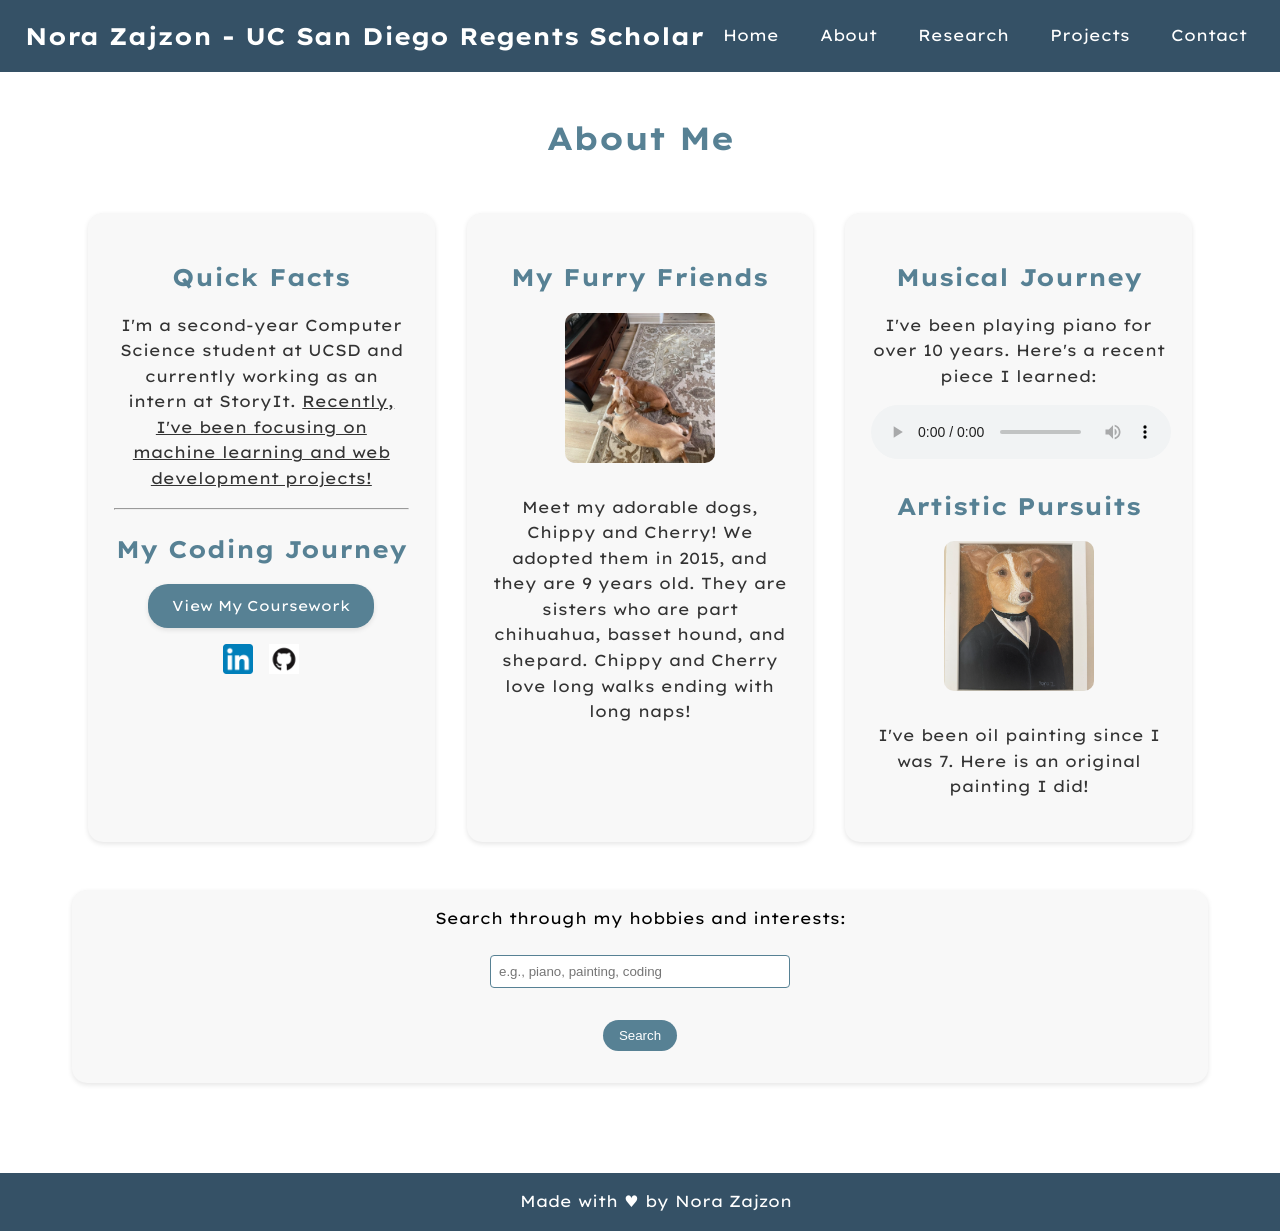
==== about.html @ 69231749 "Add files via upload" ====
<!DOCTYPE html>
<html lang="en">
<head>
    <meta charset="UTF-8">
    <meta name="viewport" content="width=device-width, initial-scale=1.0">
    <title>About Nora Zajzon</title>
</head>
<link rel="stylesheet" href="style.css">
<script>
    // will eventually add button scripting to show and hide classes
</script>
<body>
    <header class="site-header">
        <nav class="nav-container nav-fixed">
            <h1 class="site-title">Nora Zajzon - UC San Diego Regents Scholar</h1>
            <label for="nav-toggle" class="nav-toggle-label">☰</label>
            <input type="checkbox" id="nav-toggle">
            <ul class="nav-links">
                <li><a href="index.html">Home</a></li>
                <li><a href="about.html">About</a></li>
                <li><a href="research.html">Research</a></li>
                <li><a href="projects.html">Projects</a></li>
                <li><a href="contact.html">Contact</a></li>
            </ul>
        </nav>
    </header>

    <main class="about-container">
        <h1>About Me</h1>
        
        <div class="about-grid">
            <!-- Left Container -->
            <section class="about-section">
                <h2>Quick Facts</h2>
                <datalist id="programming-languages">
                    <option value="Python">
                    <option value="JavaScript">
                    <option value="Java">
                    <option value="C++">
                    <option value="HTML/CSS">
                </datalist>
                
                <dialog id="welcome-dialog">
                    <p>Welcome to my about page! I'm excited to share my story with you.</p>
                    <form method="dialog">
                        <button>Close</button>
                    </form>
                </dialog>

                <p>I'm a second-year Computer Science student at UCSD and currently working as an intern at StoryIt. 
                <ins datetime="2024-03-15">Recently, I've been focusing on machine learning and web development projects!</ins></p>
                
                <hr>

                <h2>My Coding Journey</h2>
                <button id="show-classes" aria-expanded="false">View My Coursework</button>
                <div id="classes-content"></div>

                <div class="contact-icons">
                    <a href="https://linkedin.com/in/your-profile" target="_blank" rel="noopener noreferrer">
                        <picture class="social-icon">
                            <source type="image/webp" srcset="LinkedIn_icon.svg.webp">
                            <img src="LinkedIn_icon.svg.webp" 
                                alt="LinkedIn Profile" 
                                loading="lazy"
                                width="30"
                                height="30">
                        </picture>
                    </a>
                    <a href="https://github.com/your-username" target="_blank" rel="noopener noreferrer">
                        <picture class="social-icon">
                            <source type="image/webp" srcset="GitHub-Mark-ea2971cee799.webp">
                            <img src="GitHub-Mark-ea2971cee799.webp" 
                                alt="GitHub Profile" 
                                loading="lazy"
                                width="30"
                                height="30">
                        </picture>
                    </a>
                </div>
            </section>

            <!-- Middle Container -->
            <section class="about-section">
                <h2>My Furry Friends</h2>
                <div class="pet-container">
                    <picture class="pet-image">
                        <source type="image/webp" srcset="EB17A0DA-5221-41BC-BC86-F744FEF566E1_1_105_c.webp">
                        <source type="image/jpeg" srcset="EB17A0DA-5221-41BC-BC86-F744FEF566E1_1_105_c.jpg">
                        <img src="EB17A0DA-5221-41BC-BC86-F744FEF566E1_1_105_c.webp" 
                            alt="Cherry, my adorable dog" 
                            loading="lazy"
                            width="120"
                            height="120">
                    </picture>
                    <p>Meet my adorable dogs, Chippy and Cherry! We adopted them in 2015, and they are 9 years old. They are sisters who are part chihuahua, basset hound, and shepard. Chippy and Cherry love long walks ending with long naps!</p>
                </div>
            </section>

            <!-- Right Container -->
            <section class="about-section">
                <h2>Musical Journey</h2>
                <p>I've been playing piano for over 10 years. Here's a recent piece I learned:</p>
                <audio controls>
                    <source src="music.mp3" type="audio/mpeg">
                    Your browser doesn't support audio playback.
                </audio>

                <h2>Artistic Pursuits</h2>
                <div class="art-container">
                    <picture class="art-image">
                        <source type="image/webp" srcset="IMG_5385.webp">
                        <img src="IMG_5385.webp" 
                            alt="My original oil painting" 
                            loading="lazy"
                            width="120">
                    </picture>
                    <p>I've been oil painting since I was 7. Here is an original painting I did!</p>
                </div>
            </section>
        </div>

        <!-- Search Bar at Bottom -->
        <section class="search-section">
            <search>
                <form action="/search" method="get">
                    <legend>Search through my hobbies and interests:</legend>
                    <input type="search" name="q" placeholder="e.g., piano, painting, coding">
                    <button type="submit">Search</button>
                </form>
            </search>
        </section>
    </main>
    <footer>
        <p>Made with &hearts; by Nora Zajzon</p>
    </footer>
</body>
</html>
---- style.css ----
@import url('https://fonts.googleapis.com/css2?family=Funnel+Display:wght@300..800&family=Lexend+Exa:wght@100..900&display=swap');

:root {
  --primary-color: #355166;
  --secondary-color: color-mix(in srgb, #355166 60%, rgb(137, 201, 216));
  --text-color: #333;
  --nav-hover-color: rgba(190, 190, 190, 0.716);
  --header-height: 60px;
  --font-primary: "Lexend Exa", system-ui, -apple-system, sans-serif;
  --box-shadow: 0 2px 5px rgba(0,0,0,0.1);
  --transition-speed: 0.3s;
}

h1:not(.site-title), h2, h3, h4, h5, h6 {
    color: var(--secondary-color) !important;
}
/* Base styles */
html, body {
    margin: 0;
    padding: 0;
    width: 100%;
    max-width: 100%;
    overflow-x: hidden;
}

body {
  min-height: 100vh;
  display: flex;
  flex-direction: column;
  font-family: var(--font-primary);
  padding-top: 60px;
  line-height: 1.6;
}

.site-header {
  width: 100%;
  position: fixed;
  top: 0;
  left: 0;
  z-index: 1000;
  background-color: #d5d5d5;
  box-sizing: border-box;

  & .nav-container {
    display: flex;
    flex-wrap: wrap;
    justify-content: space-between;
    align-items: center;
    background-color: var(--primary-color);
    padding: 15px 25px;
    width: 100%;
    box-sizing: border-box;
    position: relative;

    & .site-title {
      color: white;
      margin: 0;
      white-space: nowrap;
      overflow: hidden;
      text-overflow: ellipsis;
      max-width: calc(100% - 60px);
    }

    & .nav-links {
      display: flex;
      gap: 25px;
      margin: 0;
      padding: 0;
      list-style: none;
    }

    & .nav-links li a {
      color: white;
      text-decoration: none;
      padding: 8px;
      display: block;
      transition: background 0.3s ease;
    }

    & .nav-links li a:hover {
      background-color: var(--nav-hover-color);
      border-radius: 5px;
    }
  }
}

.bio-container {
  display: flex;
  align-items: flex-start;
  justify-content: flex-start;
  gap: 40px;
  width: 100%;
  max-width: 100%;
  padding: 20px;
  box-sizing: border-box;

  & .bio-left {
    display: flex;
    flex-direction: column;
    align-items: center;
    width: 300px;
    margin-left: 0;

    & .bio-image {
      width: 100%;
      max-width: 300px;
      aspect-ratio: 3/4;
      overflow: hidden;
      border-radius: 10px;

      & img {
        width: 100%;
        height: 100%;
        object-fit: cover;
        object-position: center;
      }
    }

    & .contact-info {
      width: 100%;
      text-align: center;
      margin-top: 1rem;
      display: flex;
      justify-content: center;
      gap: 1rem;

      & a {
        display: inline-flex;
        align-items: center;
        justify-content: center;

        & img,
        & svg {
          transition: transform 0.3s ease;

          &:hover {
            transform: scale(1.1);
          }
        }
      }
    }
  }

  & .bio-text {
    flex: 1;
    font-size: 16px;
    line-height: 1.6;
    color: var(--text-color);
  }
}

form {
  display: flex;
  flex-direction: column;
  gap: 1rem;
  max-width: 600px;
  margin: 0 auto;
  padding: 0 1rem;

  & fieldset {
    width: 90%;
    max-width: 500px;
    display: flex;
    flex-direction: column;
    align-items: flex-start;
    border: 1px solid var(--primary-color);
    padding: 1rem;
    border-radius: 8px;
  }

  & input,
  & textarea,
  & select {
    width: 90%;
    text-align: left;
    padding: 0.5rem;
    margin-top: 0.5rem;
    border: 1px solid var(--secondary-color);
    border-radius: 4px;
  }

  & label {
    align-self: flex-start;
  }

  & button {
    background-color: var(--primary-color);
    color: white;
    padding: 0.5rem 1rem;
    border: none;
    border-radius: 4px;
    cursor: pointer;
    transition: background-color 0.3s ease;

    &:hover {
      background-color: var(--secondary-color);
    }
  }
}

main {
  flex: 1;
  width: 100%;
  max-width: 100%;
  margin: 0;
  padding: 0 20px;
  padding-top: 2rem;
  box-sizing: border-box;
}

article {
  margin-bottom: 2rem;
  padding: 1rem;
  border-radius: 8px;
  background-color: #f5f5f5;
}

article:first-of-type {
  margin-top: 2rem;
}

/* Experimental Page */
table {
  width: 100%;
  border-collapse: collapse;
  margin: 1rem 0;
}

th, td {
  padding: 0.5rem;
  text-align: left;
}

canvas {
  border: 1px solid var(--secondary-color);
  margin: 1rem 0;
}

@media (max-width: 790px) {
  .bio-container {
    flex-direction: column;
    align-items: center;
  }

  .nav-container {
    padding: 10px 15px;
  }

  .nav-toggle-label {
    display: block;
    color: white;
    cursor: pointer;
    padding: 0.4em;
    line-height: 1;
    text-align: right;
    align-self: center;
  }

  .nav-links {
    display: none;
    width: 100%;
    position: absolute;
    top: 100%;
    left: 0;
    background-color: var(--primary-color);
    margin: 0;
    padding: 0;
    box-sizing: border-box;
  }

  .nav-links li {
    width: 100%;
    text-align: center;
    border-top: 1px solid rgba(255, 255, 255, 0.1);
  }

  .nav-links li a {
    display: block;
    width: 100%;
    padding: 12px 0;
    box-sizing: border-box;
    font-size: inherit;
  }

  #nav-toggle:checked ~ .nav-links {
    display: flex;
    flex-direction: column;
  }
  
  #nav-toggle:not(:checked) + .nav-links {
    display: none;
  }
}

@media (min-width: 790px) and (max-width: 1250px) {
  .nav-toggle-label {
    padding: 0.2em;
    font-size: 2rem;
}
}
@media (min-width: 576px) and (max-width: 790px) {
    .nav-container .site-title {
        font-size: 0.8rem;
        max-width: calc(100% - 50px);
    }
    .nav-links li a {
        font-size: 0.9rem;
    }
}
@media (min-width: 480px) and (max-width: 575px) {
    .nav-container .site-title {
        font-size: 0.5rem;
        max-width: calc(100% - 45px);
    }
    .nav-toggle-label {
      padding: 0.2em;
      font-size: 1rem;
  }
    .nav-links li a {
        font-size: 0.5rem;
    }
}
@media (min-width: 400px) and (max-width: 479px) {
    .nav-container {
        padding: 8px 10px;
    }
    
    .nav-container .site-title {
        font-size: 0.6rem;
        max-width: calc(100% - 40px);
    }
    
    .nav-toggle-label {
        padding: 0.2em;
        font-size: 1rem;
    }
    .nav-links li a {
        font-size: 0.6rem;
    }
}
@media (max-width: 399px) {
    .nav-container {
        padding: 5px 8px;
        min-height: 30px;
    }
    
    .nav-container .site-title {
        font-size: 0.5rem;
        max-width: calc(100% - 35px);
    }
    
    .nav-toggle-label {
        padding: 0.15em;
        font-size: .7rem;
        line-height: 0.8;
    }
    .nav-links li a {
        font-size: 0.5rem;
    }
}

footer {
  margin-top: auto;
  text-align: center;
  padding: 1rem;
  background-color: var(--primary-color);
  color: white;
  width: 100%;
}

footer p {
  margin: 0;
}

address a {
    color: var(--secondary-color);
    text-decoration: underline;
    transition: color 0.3s ease;
}

address a:hover {
    color: var(--primary-color);
}

.hamburger {
  display: none;
  flex-direction: column;
  cursor: pointer;
  padding: 10px;
  z-index: 1001;

  & span {
    display: block;
    width: 25px;
    height: 3px;
    background-color: white;
    margin: 2px 0;
    transition: all 0.3s ease;
  }

  &.active span:nth-child(1) {
    transform: rotate(-45deg) translate(-5px, 6px);
  }

  &.active span:nth-child(2) {
    opacity: 0;
  }

  &.active span:nth-child(3) {
    transform: rotate(45deg) translate(-5px, -6px);
  }
}

#nav-toggle {
    display: none;
}

.nav-toggle-label {
    display: none;
}

.nav-links {
    display: flex;
    gap: 25px;
    margin: 0;
    padding: 0;
    list-style: none;
}

@media (max-width: 1250px) {
    .bio-container {
        flex-direction: column;
        align-items: center;
    }

    .nav-container {
        padding: 10px 15px;
    }

    .nav-toggle-label {
        display: block;
        color: white;
        cursor: pointer;
        padding: 0.4em;
        line-height: 1;
        text-align: right;
        align-self: center;
    }

    .nav-links {
        display: none;
        width: 100%;
        position: absolute;
        top: 100%;
        left: 0;
        background-color: var(--primary-color);
        margin: 0;
        padding: 0;
        box-sizing: border-box;
    }

    .nav-links li {
        width: 100%;
        text-align: center;
        border-top: 1px solid rgba(255, 255, 255, 0.1);
    }

    .nav-links li a {
        display: block;
        width: 100%;
        padding: 12px 0;
        box-sizing: border-box;
        font-size: inherit;
    }

    #nav-toggle:checked ~ .nav-links {
        display: flex;
        flex-direction: column;
    }

    .nav-links li {
        width: 100%;
        text-align: center;
        border-top: 1px solid rgba(255, 255, 255, 0.1);
    }

    #nav-toggle:not(:checked) + .nav-links {
        display: none;
    }
}

@media (max-width: 768px) {
    .bio-container .bio-left .bio-image {
        max-width: 250px;
    }
}

@media (max-width: 480px) {
    .bio-container .bio-left .bio-image {
        max-width: 200px;
    }
}

.pet-container, .art-container {
    display: flex;
    flex-direction: column;
    align-items: center;
    gap: 0.5rem;
    text-align: center;
    max-width: 100%;
}

.pet-image, .art-image {
    width: 120px;
    overflow: hidden;
    border-radius: 10px;
    margin: 0;

    & img {
        width: 100%;
        height: 100%;
        object-fit: cover;
        object-position: center;
        transition: transform 0.3s ease;
    }

    &:hover img {
        transform: scale(1.1);
    }
}

/* Media Queries */
@media (max-width: 768px) {
    .pet-image, .art-image {
        width: 100px;
    }
}

@media (max-width: 480px) {
    .pet-image, .art-image {
        width: 80px;
    }
}

/* About page styles */
.about-container {
    padding: 2rem;
    max-width: 1200px;
    margin: 0 auto;
    min-height: 100dvh;
    width: 100dvw;
    padding-bottom: 10dvh;
}

.about-container h1 {
    text-align: center;
    color: var(--primary-color);
    margin-bottom: 2rem;
}

.about-grid {
    display: grid;
    grid-template-columns: repeat(auto-fit, minmax(300px, 1fr));
    gap: clamp(1rem, 3dvw, 2rem);
    padding: 1rem;
    max-width: 90dvw;
    margin: 0 auto;
}

.about-section {
    background-color: var(--background-color, #f8f8f8);
    border-radius: 15px;
    padding: clamp(1rem, 2dvw, 2rem);
    box-shadow: var(--box-shadow, 0 2px 5px rgba(0,0,0,0.1));
    transition: all var(--transition-speed, 0.3s) ease;
    font-family: var(--font-primary, sans-serif);
    color: var(--text-color, #333);
    animation: fadeIn 1s ease-out;
    text-align: center;
    min-height: 50dvh;
}

.about-section:hover {
    transform: translateY(-5px);
}

.about-section h2 {
    color: var(--secondary-color);
    margin-bottom: 1rem;
    font-size: 1.5rem;
    animation: slideIn 0.8s ease-out;
}

.about-section p {
    line-height: 1.6;
    margin-bottom: 1rem;
}

.pet-container, .art-container {
    display: flex;
    flex-direction: column;
    align-items: center;
    gap: 1rem;
    text-align: center;
}

.pet-image, .art-image {
    width: 100%;
    max-width: 150px;
    aspect-ratio: 1/1;
    overflow: hidden;
    border-radius: 10px;
    margin: 0;

    & img {
        width: 100%;
        height: 100%;
        object-fit: cover;
        object-position: center;
        transition: transform 0.3s ease;
    }

    &:hover img {
        transform: scale(1.1);
    }
}

@media (max-width: 768px) {
    .about-grid {
        grid-template-columns: 1fr;
        gap: 1.5rem;
    }
    
    .about-section {
        min-height: 30dvh;
        width: 85dvw;
        margin: 0 auto;
    }
}

.search-section {
    margin-top: 2rem;
    padding: 1rem;
    text-align: center;
    background: #f8f8f8;
    border-radius: 15px;
    box-shadow: 0 2px 5px rgba(0,0,0,0.1);
}

.search-section form {
    display: flex;
    gap: 1rem;
    justify-content: center;
    align-items: center;
    max-width: 600px;
    margin: 0 auto;
}

.search-section input[type="search"] {
    padding: 0.5rem;
    border: 1px solid var(--secondary-color);
    border-radius: 4px;
    width: 300px;
}

.search-section button {
    display: block;
    margin: 1rem auto;
    background-color: var(--secondary-color);
    color: white;
    padding: 0.5rem 1rem;
    border: none;
    border-radius: 20px;
    cursor: pointer;
    transition: all 0.3s ease;
}

.search-section button:hover {
    animation: bounce 1s infinite;
    background-color: var(--primary-color);
    transform: translateY(-5px);
}

@media (max-width: 768px) {
    .search-section form {
        flex-direction: column;
    }
    
    .search-section input[type="search"] {
        width: 100%;
    }
}

#show-classes {
    display: block;
    margin: 1rem auto; 
    padding: 0.8rem 1.5rem;
    background-color: var(--secondary-color); 
    color: white;
    border: none;
    border-radius: 20px;  
    cursor: pointer;
    font-family: var(--font-primary);
    font-size: 0.9rem;
    transition: all 0.3s ease;
    box-shadow: 0 2px 5px rgba(0,0,0,0.1);
}

#show-classes:hover {
    background-color: var(--primary-color); 
    transform: translateY(-2px); 
    box-shadow: 0 4px 8px rgba(0,0,0,0.2);
}

#show-classes:active {
    transform: translateY(0); 
    box-shadow: 0 2px 4px rgba(0,0,0,0.1);
}

.contact-icons {
    display: flex;
    justify-content: center;
    gap: 1rem;
    margin: 1rem 0;
}

.social-icon {
    width: 30px;
    height: 30px;
    display: block;
    
    & img {
        width: 100%;
        height: 100%;
        object-fit: contain;
        transition: transform 0.3s ease;
    }

    &:hover img {
        transform: scale(1.1);
    }
}

@keyframes slideIn {
    from {
        transform: translateX(-100%);
        opacity: 0;
    }
    to {
        transform: translateX(0);
        opacity: 1;
    }
}

.contact-section:has(.contact-icons) {
    display: flex;
    flex-direction: column;
    align-items: center;
    gap: 1rem;
    margin: 2rem auto;
    padding: 1rem;
    background: #f8f8f8;
    border-radius: 15px;
    box-shadow: 0 2px 5px rgba(0,0,0,0.1);
    max-width: 600px;
}

.contact-section:has(.contact-icons) h2 {
    color: var(--secondary-color);
    margin-bottom: 1rem;
}

.contact-details {
    text-align: center;
    margin-bottom: 1rem;

    & p {
        margin: 0.5rem 0;
        line-height: 1.6;
    }

    & a {
        color: var(--secondary-color);
        text-decoration: underline;
        transition: color 0.3s ease;

        &:hover {
            color: var(--primary-color);
        }
    }
}

.contact-icons {
    display: flex;
    justify-content: center;
    gap: 1rem;
    margin: 1rem 0;
}

.social-icon {
    width: 30px;
    height: 30px;
    display: block;
    
    & img {
        width: 100%;
        height: 100%;
        object-fit: contain;
        transition: transform 0.3s ease;
    }

    &:hover img {
        transform: scale(1.1);
    }
}

.contact-container {
    display: grid;
    grid-template-columns: 1fr 1fr;
    gap: 2rem;
    padding: 2rem;
    max-width: 1200px;
    margin: 0 auto;
    align-items: start;
}

.form-section, .contact-section:has(.contact-icons) {
    background: #f8f8f8;
    border-radius: 15px;
    padding: 2rem;
    box-shadow: 0 2px 5px rgba(0,0,0,0.1);
    align-self: start;
}

.form-section {
    & h1 {
        color: var(--secondary-color);
        margin-bottom: 1.5rem;
    }

    & form {
        display: flex;
        flex-direction: column;
        gap: 1rem;
    }

    & fieldset {
        border: none;
        padding: 0;
        margin: 0;
    }

    & legend {
        font-weight: bold;
        margin-bottom: 1rem;
        color: var(--primary-color);
    }

    & label {
        display: block;
        margin-bottom: 0.5rem;
        color: var(--text-color);
    }

    & input, & select, & textarea {
        width: 100%;
        padding: 0.8rem;
        border: 1px solid #ddd;
        border-radius: 4px;
        margin-bottom: 1rem;
        font-family: inherit;
    }

    & textarea {
        min-height: 150px;
        resize: vertical;
    }

    & button {
        background-color: var(--secondary-color);
        color: white;
        padding: 1rem 2rem;
        border: none;
        border-radius: 20px;
        cursor: pointer;
        transition: all 0.3s ease;

        &:hover {
            background-color: var(--primary-color);
            transform: translateY(-2px);
        }
    }
}

.contact-section:has(.contact-icons) {
    background: #f8f8f8;
    border-radius: 15px;
    padding: 2rem;
    box-shadow: 0 2px 5px rgba(0,0,0,0.1);
    height: fit-content;
}

@media (max-width: 768px) {
    .contact-container {
        grid-template-columns: 1fr;
    }
    
    .form-section, .contact-section {
        padding: 1.5rem;
    }
}

.about-section {
    text-align: center;
    
    & h1:not(.site-title), 
    & h2, 
    & h3, 
    & h4, 
    & h5, 
    & h6 {
        text-align: center;
        margin-left: auto;
        margin-right: auto;
    }
    
    & p {
        text-align: center;
        max-width: 800px;
        margin-left: auto;
        margin-right: auto;
    }
    
    & .contact-icons,
    & .social-icon,
    & .pet-image,
    & .art-image {
        margin-left: auto;
        margin-right: auto;
    }
}

#show-classes {
    display: block;
    margin: 1rem auto;
}

@keyframes bounce {
    0%, 100% { transform: translateY(0); }
    50% { transform: translateY(-10px); }
}

@keyframes fadeIn {
    from { opacity: 0; }
    to { opacity: 1; }
}
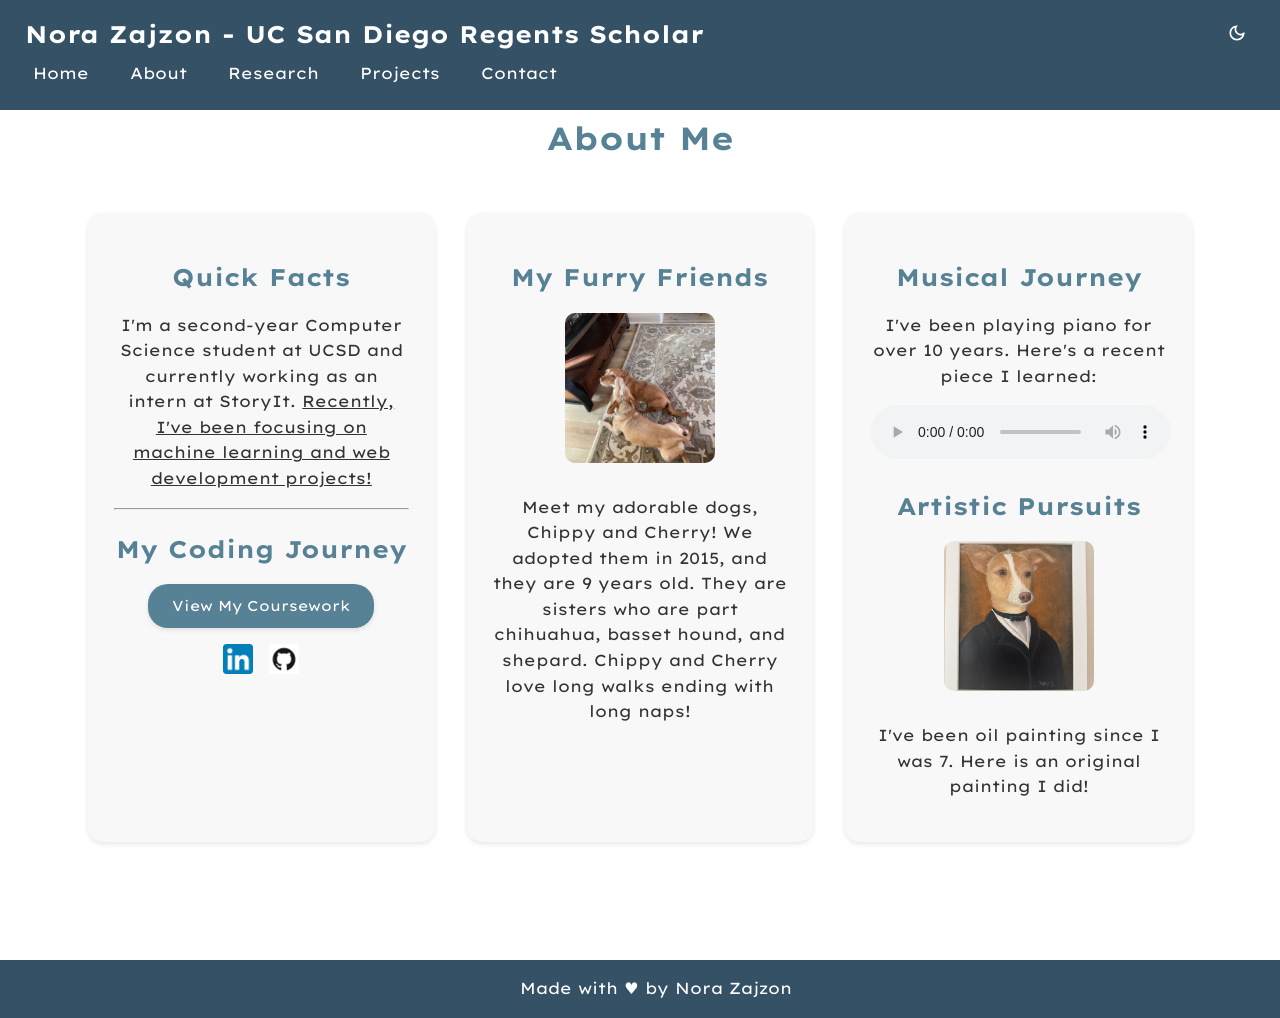
==== commit 20c338c9: "Created astro and color changer" ====
--- a/about.html
+++ b/about.html
@@ -1,20 +1,89 @@
 <!DOCTYPE html>
-<html lang="en">
+<html lang="en" class="no-js">
 <head>
     <meta charset="UTF-8">
     <meta name="viewport" content="width=device-width, initial-scale=1.0">
     <title>About Nora Zajzon</title>
+    <link rel="stylesheet" href="style.css">
+    <script>
+        // Remove 'no-js' class and add 'js-enabled' class when JavaScript is enabled
+        document.documentElement.classList.remove('no-js');
+        document.documentElement.classList.add('js-enabled');
+
+        // Theme toggle functionality
+        function initTheme() {
+            const themeToggle = document.getElementById('theme-toggle');
+            if (!themeToggle) return;
+
+            const sunIcon = `<svg viewBox="0 0 24 24"><path d="M12 7c-2.76 0-5 2.24-5 5s2.24 5 5 5 5-2.24 5-5-2.24-5-5-5zM2 13h2c.55 0 1-.45 1-1s-.45-1-1-1H2c-.55 0-1 .45-1 1s.45 1 1 1zm18 0h2c.55 0 1-.45 1-1s-.45-1-1-1h-2c-.55 0-1 .45-1 1s.45 1 1 1zM11 2v2c0 .55.45 1 1 1s1-.45 1-1V2c0-.55-.45-1-1-1s-1 .45-1 1zm0 18v2c0 .55.45 1 1 1s1-.45 1-1v-2c0-.55-.45-1-1-1s-1 .45-1 1zM5.99 4.58c-.39-.39-1.03-.39-1.41 0-.39.39-.39 1.03 0 1.41l1.06 1.06c.39.39 1.03.39 1.41 0s.39-1.03 0-1.41L5.99 4.58zm12.37 12.37c-.39-.39-1.03-.39-1.41 0-.39.39-.39 1.03 0 1.41l1.06 1.06c.39.39 1.03.39 1.41 0 .39-.39.39-1.03 0-1.41l-1.06-1.06zm1.06-10.96c.39-.39.39-1.03 0-1.41-.39-.39-1.03-.39-1.41 0l-1.06 1.06c-.39.39-.39 1.03 0 1.41s1.03.39 1.41 0l1.06-1.06zM7.05 18.36c.39-.39.39-1.03 0-1.41-.39-.39-1.03-.39-1.41 0l-1.06 1.06c-.39.39-.39 1.03 0 1.41s1.03.39 1.41 0l1.06-1.06z"/></svg>`;
+            const moonIcon = `<svg viewBox="0 0 24 24"><path d="M9.37,5.51C9.19,6.15,9.1,6.82,9.1,7.5c0,4.08,3.32,7.4,7.4,7.4c0.68,0,1.35-0.09,1.99-0.27C17.45,17.19,14.93,19,12,19 c-3.86,0-7-3.14-7-7C5,9.07,6.81,6.55,9.37,5.51z M12,3c-4.97,0-9,4.03-9,9s4.03,9,9,9s9-4.03,9-9c0-0.46-0.04-0.92-0.1-1.36 c-0.98,1.37-2.58,2.26-4.4,2.26c-2.98,0-5.4-2.42-5.4-5.4c0-1.81,0.89-3.42,2.26-4.4C12.92,3.04,12.46,3,12,3L12,3z"/></svg>`;
+
+            function updateThemeAndIcon(theme) {
+                document.documentElement.setAttribute('data-theme', theme);
+                localStorage.setItem('theme', theme);
+                themeToggle.innerHTML = theme === 'light' ? moonIcon : sunIcon;
+            }
+
+            const savedTheme = localStorage.getItem('theme') || 'light';
+            updateThemeAndIcon(savedTheme);
+
+            themeToggle.addEventListener('click', () => {
+                const currentTheme = document.documentElement.getAttribute('data-theme');
+                const newTheme = currentTheme === 'light' ? 'dark' : 'light';
+                updateThemeAndIcon(newTheme);
+            });
+        }
+
+        // Initialize theme when DOM is loaded
+        if (document.readyState === 'loading') {
+            document.addEventListener('DOMContentLoaded', initTheme);
+        } else {
+            initTheme();
+        }
+
+        // Hamburger menu functionality
+        document.addEventListener('DOMContentLoaded', () => {
+            const hamburgerBtn = document.querySelector('.hamburger-btn');
+            const navLinks = document.querySelector('.nav-links');
+            
+            if (hamburgerBtn && navLinks) {
+                hamburgerBtn.addEventListener('click', (e) => {
+                    e.stopPropagation();
+                    hamburgerBtn.classList.toggle('active');
+                    navLinks.classList.toggle('active');
+                });
+
+                // Close menu when clicking outside
+                document.addEventListener('click', (e) => {
+                    if (!hamburgerBtn.contains(e.target) && !navLinks.contains(e.target)) {
+                        hamburgerBtn.classList.remove('active');
+                        navLinks.classList.remove('active');
+                    }
+                });
+
+                // Close menu when clicking a link
+                navLinks.querySelectorAll('a').forEach(link => {
+                    link.addEventListener('click', () => {
+                        hamburgerBtn.classList.remove('active');
+                        navLinks.classList.remove('active');
+                    });
+                });
+            }
+        });
+    </script>
 </head>
-<link rel="stylesheet" href="style.css">
-<script>
-    // will eventually add button scripting to show and hide classes
-</script>
 <body>
     <header class="site-header">
-        <nav class="nav-container nav-fixed">
+        <nav class="nav-container">
+            <button class="hamburger-btn" aria-label="Toggle menu">
+                <span></span>
+                <span></span>
+                <span></span>
+            </button>
             <h1 class="site-title">Nora Zajzon - UC San Diego Regents Scholar</h1>
-            <label for="nav-toggle" class="nav-toggle-label">☰</label>
-            <input type="checkbox" id="nav-toggle">
+            <button id="theme-toggle" class="theme-toggle" aria-label="Toggle dark mode">
+                <!-- Icon will be inserted by JavaScript -->
+            </button>
             <ul class="nav-links">
                 <li><a href="index.html">Home</a></li>
                 <li><a href="about.html">About</a></li>
@@ -24,6 +93,9 @@
             </ul>
         </nav>
     </header>
+    <div class="no-js-message">
+        Note: Theme switching requires JavaScript. Your current theme preference cannot be saved without JavaScript enabled.
+    </div>
 
     <main class="about-container">
         <h1>About Me</h1>
@@ -119,17 +191,6 @@
                 </div>
             </section>
         </div>
-
-        <!-- Search Bar at Bottom -->
-        <section class="search-section">
-            <search>
-                <form action="/search" method="get">
-                    <legend>Search through my hobbies and interests:</legend>
-                    <input type="search" name="q" placeholder="e.g., piano, painting, coding">
-                    <button type="submit">Search</button>
-                </form>
-            </search>
-        </section>
     </main>
     <footer>
         <p>Made with &hearts; by Nora Zajzon</p>
--- a/style.css
+++ b/style.css
@@ -4,11 +4,29 @@
   --primary-color: #355166;
   --secondary-color: color-mix(in srgb, #355166 60%, rgb(137, 201, 216));
   --text-color: #333;
+  --background-color: #ffffff;
   --nav-hover-color: rgba(190, 190, 190, 0.716);
   --header-height: 60px;
   --font-primary: "Lexend Exa", system-ui, -apple-system, sans-serif;
   --box-shadow: 0 2px 5px rgba(0,0,0,0.1);
   --transition-speed: 0.3s;
+  --form-background: #f8f8f8;
+  --border-color: #ddd;
+}
+
+/* Dark theme */
+[data-theme="dark"] {
+  --primary-color: #5c8cb3;
+  --secondary-color: color-mix(in srgb, #5c8cb3 60%, rgb(93, 149, 189));
+  --text-color: #e0e0e0;
+  --background-color: #1a1a1a;
+  --nav-hover-color: rgba(90, 90, 90, 0.716);
+  --box-shadow: 0 2px 5px rgba(255,255,255,0.1);
+  --form-background: #2d2d2d;
+  --border-color: #444;
+  --container-background: #2d2d2d;
+  --article-background: #333333;
+  --details-background: #2a2a2a;
 }
 
 h1:not(.site-title), h2, h3, h4, h5, h6 {
@@ -30,6 +48,18 @@
   font-family: var(--font-primary);
   padding-top: 60px;
   line-height: 1.6;
+  background-color: var(--background-color);
+  color: var(--text-color);
+  transition: background-color var(--transition-speed), color var(--transition-speed);
+}
+
+noscript{
+    margin: 100px;
+    padding: 10px;
+    background-color: var(--background-color);
+    color: var(--text-color);
+    border: 1px solid var(--secondary-color);
+    border-radius: 5px;
 }
 
 .site-header {
@@ -58,7 +88,7 @@
       white-space: nowrap;
       overflow: hidden;
       text-overflow: ellipsis;
-      max-width: calc(100% - 60px);
+      max-width: calc(100% - 120px);
     }
 
     & .nav-links {
@@ -153,49 +183,100 @@
   display: flex;
   flex-direction: column;
   gap: 1rem;
-  max-width: 600px;
-  margin: 0 auto;
-  padding: 0 1rem;
-
-  & fieldset {
-    width: 90%;
-    max-width: 500px;
-    display: flex;
-    flex-direction: column;
-    align-items: flex-start;
-    border: 1px solid var(--primary-color);
-    padding: 1rem;
-    border-radius: 8px;
-  }
-
-  & input,
-  & textarea,
-  & select {
-    width: 90%;
-    text-align: left;
-    padding: 0.5rem;
-    margin-top: 0.5rem;
-    border: 1px solid var(--secondary-color);
-    border-radius: 4px;
-  }
-
-  & label {
-    align-self: flex-start;
-  }
-
-  & button {
-    background-color: var(--primary-color);
-    color: white;
-    padding: 0.5rem 1rem;
-    border: none;
-    border-radius: 4px;
-    cursor: pointer;
-    transition: background-color 0.3s ease;
-
-    &:hover {
-      background-color: var(--secondary-color);
-    }
-  }
+  max-width: 500px;
+  margin: auto;
+}
+
+form label {
+  display: block;
+  font-weight: bold;
+  margin-bottom: 5px;
+  color: var(--text-color);
+}
+
+form input, 
+form textarea {
+  width: 100%;
+  padding: 10px;
+  margin-bottom: 5px;
+  border: 1px solid var(--secondary-color);
+  border-radius: 4px;
+  font-family: inherit;
+}
+
+/* Form validation styles */
+.form-section input:required, 
+.form-section textarea:required {
+  border-left: 3px solid #c00;
+}
+
+.form-section input:valid,
+.form-section textarea:valid {
+  border-left: 3px solid #0c0;
+}
+
+.form-section input:invalid,
+.form-section textarea:invalid {
+  border-left: 3px solid #c00;
+}
+
+.required-field::after {
+  content: "*";
+  color: #c00;
+  margin-left: 4px;
+}
+
+/* Error and info messages */
+.error-message {
+  color: #d9534f;
+  font-size: 0.9em;
+  display: block;
+  min-height: 1.2em;
+}
+
+.info-message {
+  color: #5bc0de;
+  font-size: 0.9em;
+  display: block;
+  min-height: 1.2em;
+}
+
+fieldset {
+  border: 1px solid var(--primary-color);
+  padding: 1rem;
+  border-radius: 8px;
+  width: 100%;
+  box-sizing: border-box;
+}
+
+button {
+  background-color: var(--primary-color);
+  color: white;
+  padding: 10px;
+  border: none;
+  border-radius: 5px;
+  cursor: pointer;
+  transition: background-color 0.3s ease;
+  width: auto;
+  align-self: flex-start;
+}
+
+button:hover {
+  background-color: var(--secondary-color);
+}
+
+/* Form container styles */
+.form-section {
+  background: var(--form-background);
+  border-radius: 15px;
+  padding: 2rem;
+  box-shadow: var(--box-shadow);
+  align-self: start;
+}
+
+.form-section h1 {
+  color: var(--secondary-color);
+  margin-bottom: 1.5rem;
 }
 
 main {
@@ -212,7 +293,7 @@
   margin-bottom: 2rem;
   padding: 1rem;
   border-radius: 8px;
-  background-color: #f5f5f5;
+  background-color: var(--article-background, #f5f5f5);
 }
 
 article:first-of-type {
@@ -293,12 +374,16 @@
 }
 
 @media (min-width: 790px) and (max-width: 1250px) {
+  .nav-container .site-title {
+    font-size: 1rem;
+    max-width: calc(100% - 50px);
+}
   .nav-toggle-label {
     padding: 0.2em;
     font-size: 2rem;
 }
 }
-@media (min-width: 576px) and (max-width: 790px) {
+@media (min-width: 576px) and (max-width: 789px) {
     .nav-container .site-title {
         font-size: 0.8rem;
         max-width: calc(100% - 50px);
@@ -309,7 +394,7 @@
 }
 @media (min-width: 480px) and (max-width: 575px) {
     .nav-container .site-title {
-        font-size: 0.5rem;
+        font-size: 0.65rem;
         max-width: calc(100% - 45px);
     }
     .nav-toggle-label {
@@ -320,25 +405,29 @@
         font-size: 0.5rem;
     }
 }
-@media (min-width: 400px) and (max-width: 479px) {
-    .nav-container {
-        padding: 8px 10px;
-    }
-    
-    .nav-container .site-title {
-        font-size: 0.6rem;
-        max-width: calc(100% - 40px);
-    }
-    
-    .nav-toggle-label {
-        padding: 0.2em;
-        font-size: 1rem;
-    }
-    .nav-links li a {
-        font-size: 0.6rem;
-    }
-}
-@media (max-width: 399px) {
+@media (min-width: 425px) and (max-width: 479px) {
+  .nav-container .site-title {
+    font-size: 0.4rem;
+    max-width: calc(100% - 45px);
+  }
+  .nav-container {
+      padding: 8px 10px;
+  }
+  
+  .nav-container .site-title {
+      font-size: 0.6rem;
+      max-width: calc(100% - 40px);
+  }
+  
+  .nav-toggle-label {
+      padding: 0.2em;
+      font-size: 1rem;
+  }
+  .nav-links li a {
+      font-size: 0.6rem;
+  }
+}
+@media (max-width: 424px) {
     .nav-container {
         padding: 5px 8px;
         min-height: 30px;
@@ -428,23 +517,11 @@
 }
 
 @media (max-width: 1250px) {
-    .bio-container {
+    .hamburger-btn {
+        display: flex;
         flex-direction: column;
+        justify-content: center;
         align-items: center;
-    }
-
-    .nav-container {
-        padding: 10px 15px;
-    }
-
-    .nav-toggle-label {
-        display: block;
-        color: white;
-        cursor: pointer;
-        padding: 0.4em;
-        line-height: 1;
-        text-align: right;
-        align-self: center;
     }
 
     .nav-links {
@@ -452,40 +529,53 @@
         width: 100%;
         position: absolute;
         top: 100%;
-        left: 0;
+        left: -100%;
         background-color: var(--primary-color);
-        margin: 0;
-        padding: 0;
-        box-sizing: border-box;
+        flex-direction: column;
+        gap: 0;
+        box-shadow: var(--box-shadow);
+        transition: left 0.3s ease-in-out, opacity 0.3s ease-in-out;
+        height: auto;
+        opacity: 0;
     }
 
     .nav-links li {
         width: 100%;
-        text-align: center;
         border-top: 1px solid rgba(255, 255, 255, 0.1);
+        opacity: 0;
+        transform: translateX(-20px);
+        transition: opacity 0.3s ease-in-out, transform 0.3s ease-in-out;
     }
 
     .nav-links li a {
-        display: block;
+        padding: 15px 25px;
         width: 100%;
-        padding: 12px 0;
         box-sizing: border-box;
-        font-size: inherit;
-    }
-
-    #nav-toggle:checked ~ .nav-links {
+    }
+
+    /* Show menu when active */
+    .nav-links.active {
         display: flex;
-        flex-direction: column;
-    }
-
-    .nav-links li {
-        width: 100%;
-        text-align: center;
-        border-top: 1px solid rgba(255, 255, 255, 0.1);
-    }
-
-    #nav-toggle:not(:checked) + .nav-links {
-        display: none;
+        left: 0;
+        opacity: 1;
+    }
+
+    .nav-links.active li {
+        opacity: 1;
+        transform: translateX(0);
+    }
+
+    /* Hamburger animation */
+    .hamburger-btn.active span:first-child {
+        transform: translateY(7px) rotate(45deg);
+    }
+
+    .hamburger-btn.active span:nth-child(2) {
+        opacity: 0;
+    }
+
+    .hamburger-btn.active span:last-child {
+        transform: translateY(-7px) rotate(-45deg);
     }
 }
 
@@ -568,10 +658,10 @@
 }
 
 .about-section {
-    background-color: var(--background-color, #f8f8f8);
+    background-color: var(--container-background, #f8f8f8);
     border-radius: 15px;
     padding: clamp(1rem, 2dvw, 2rem);
-    box-shadow: var(--box-shadow, 0 2px 5px rgba(0,0,0,0.1));
+    box-shadow: var(--box-shadow);
     transition: all var(--transition-speed, 0.3s) ease;
     font-family: var(--font-primary, sans-serif);
     color: var(--text-color, #333);
@@ -642,9 +732,9 @@
     margin-top: 2rem;
     padding: 1rem;
     text-align: center;
-    background: #f8f8f8;
+    background: var(--container-background, #f8f8f8);
     border-radius: 15px;
-    box-shadow: 0 2px 5px rgba(0,0,0,0.1);
+    box-shadow: var(--box-shadow);
 }
 
 .search-section form {
@@ -677,7 +767,7 @@
 
 .search-section button:hover {
     animation: bounce 1s infinite;
-    background-color: var(--primary-color);
+    background-color: var(--primary-color); 
     transform: translateY(-5px);
 }
 
@@ -759,9 +849,9 @@
     gap: 1rem;
     margin: 2rem auto;
     padding: 1rem;
-    background: #f8f8f8;
+    background: var(--container-background, #f8f8f8);
     border-radius: 15px;
-    box-shadow: 0 2px 5px rgba(0,0,0,0.1);
+    box-shadow: var(--box-shadow);
     max-width: 600px;
 }
 
@@ -825,10 +915,10 @@
 }
 
 .form-section, .contact-section:has(.contact-icons) {
-    background: #f8f8f8;
+    background: var(--container-background, #f8f8f8);
     border-radius: 15px;
     padding: 2rem;
-    box-shadow: 0 2px 5px rgba(0,0,0,0.1);
+    box-shadow: var(--box-shadow);
     align-self: start;
 }
 
@@ -893,10 +983,10 @@
 }
 
 .contact-section:has(.contact-icons) {
-    background: #f8f8f8;
+    background: var(--container-background, #f8f8f8);
     border-radius: 15px;
     padding: 2rem;
-    box-shadow: 0 2px 5px rgba(0,0,0,0.1);
+    box-shadow: var(--box-shadow);
     height: fit-content;
 }
 
@@ -954,3 +1044,224 @@
     from { opacity: 0; }
     to { opacity: 1; }
 }
+
+/* Ensure required fields are visually clear */
+.required {
+    color: red;
+    font-weight: bold;
+}
+
+/* Default input styling */
+input, textarea {
+    width: 100%;
+    padding: 10px;
+    border: 1px solid var(--secondary-color);
+    border-radius: 4px;
+    font-family: inherit;
+    transition: border 0.3s ease-in-out;
+}
+
+/* Required fields show an orange border initially */
+input:required, textarea:required {
+    border-left: 3px solid #ff9800;
+}
+
+/* Valid input styling */
+input:valid, textarea:valid {
+    border-left: 3px solid #4CAF50;
+}
+
+/* Invalid input styling */
+input:invalid, textarea:invalid {
+    border-left: 3px solid #f44336;
+}
+
+/* Show error messages only when input is invalid */
+input:invalid + .error-message,
+textarea:invalid + .error-message {
+    display: block;
+    color: red;
+    font-size: 0.9em;
+    margin-top: 5px;
+}
+
+/* Hide error messages when valid */
+input:valid + .error-message,
+textarea:valid + .error-message {
+    display: none;
+}
+
+/* Styling for placeholders */
+input::placeholder, textarea::placeholder {
+    color: gray;
+    font-style: italic;
+}
+
+/* Button styling */
+button {
+    background-color: var(--primary-color);
+    color: white;
+    padding: 10px;
+    border: none;
+    border-radius: 5px;
+    cursor: pointer;
+    transition: background-color 0.3s ease;
+}
+
+button:hover {
+    background-color: var(--secondary-color);
+}
+
+/* Flash error animation */
+.flash-error {
+    animation: flash 0.5s;
+}
+
+@keyframes flash {
+    0% { background-color: #f44336; }
+    100% { background-color: transparent; }
+}
+
+/* Countdown styling */
+#comments-countdown {
+    font-size: 0.9em;
+    margin-top: 5px;
+    color: inherit;
+}
+
+/* Theme toggle button */
+.theme-toggle {
+  display: none; /* Hidden by default */
+  background: none;
+  border: none;
+  padding: 8px;
+  cursor: pointer;
+  align-items: center;
+  color: white;
+  margin-left: 15px;
+}
+
+/* Show the button only when JavaScript is enabled */
+.js-enabled .theme-toggle {
+  display: flex;
+}
+
+.theme-toggle svg {
+  width: 20px;
+  height: 20px;
+  fill: currentColor;
+}
+
+/* No-JS fallback message */
+.no-js-message {
+  display: none;
+}
+
+.no-js .no-js-message {
+  display: block;
+  background-color: var(--secondary-color);
+  color: var(--text-color);
+  padding: 10px;
+  text-align: center;
+  margin: 10px 0;
+}
+
+.no-js .theme-toggle {
+  display: none;
+}
+
+details {
+  background-color: var(--details-background, #f8f8f8);
+  padding: 1rem;
+  margin: 1rem 0;
+  border-radius: 8px;
+  transition: background-color var(--transition-speed);
+}
+
+/* Hamburger button */
+.hamburger-btn {
+  display: none;
+  background: none;
+  border: none;
+  cursor: pointer;
+  padding: 8px;
+  margin-right: 10px;
+  z-index: 1001;
+}
+
+.hamburger-btn span {
+  display: block;
+  width: 24px;
+  height: 2px;
+  margin: 5px 0;
+  background-color: white;
+  transition: transform 0.3s ease-in-out, opacity 0.3s ease-in-out;
+}
+
+/* Remove old nav toggle styles */
+#nav-toggle, .nav-toggle-label {
+  display: none;
+}
+
+@media (max-width: 1250px) {
+  .hamburger-btn {
+    display: flex;
+    flex-direction: column;
+    justify-content: center;
+    align-items: center;
+  }
+
+  .nav-links {
+    display: none;
+    width: 100%;
+    position: absolute;
+    top: 100%;
+    left: -100%;
+    background-color: var(--primary-color);
+    flex-direction: column;
+    gap: 0;
+    box-shadow: var(--box-shadow);
+    transition: left 0.3s ease-in-out, opacity 0.3s ease-in-out;
+    height: auto;
+    opacity: 0;
+  }
+
+  .nav-links li {
+    width: 100%;
+    border-top: 1px solid rgba(255, 255, 255, 0.1);
+    opacity: 0;
+    transform: translateX(-20px);
+    transition: opacity 0.3s ease-in-out, transform 0.3s ease-in-out;
+  }
+
+  .nav-links li a {
+    padding: 15px 25px;
+    width: 100%;
+    box-sizing: border-box;
+  }
+
+  /* Show menu when active */
+  .nav-links.active {
+    display: flex;
+    left: 0;
+    opacity: 1;
+  }
+
+  .nav-links.active li {
+    opacity: 1;
+    transform: translateX(0);
+  }
+
+  /* Hamburger animation */
+  .hamburger-btn.active span:first-child {
+    transform: translateY(7px) rotate(45deg);
+  }
+
+  .hamburger-btn.active span:nth-child(2) {
+    opacity: 0;
+  }
+
+  .hamburger-btn.active span:last-child {
+    transform: translateY(-7px) rotate(-45deg);
+  }
+}
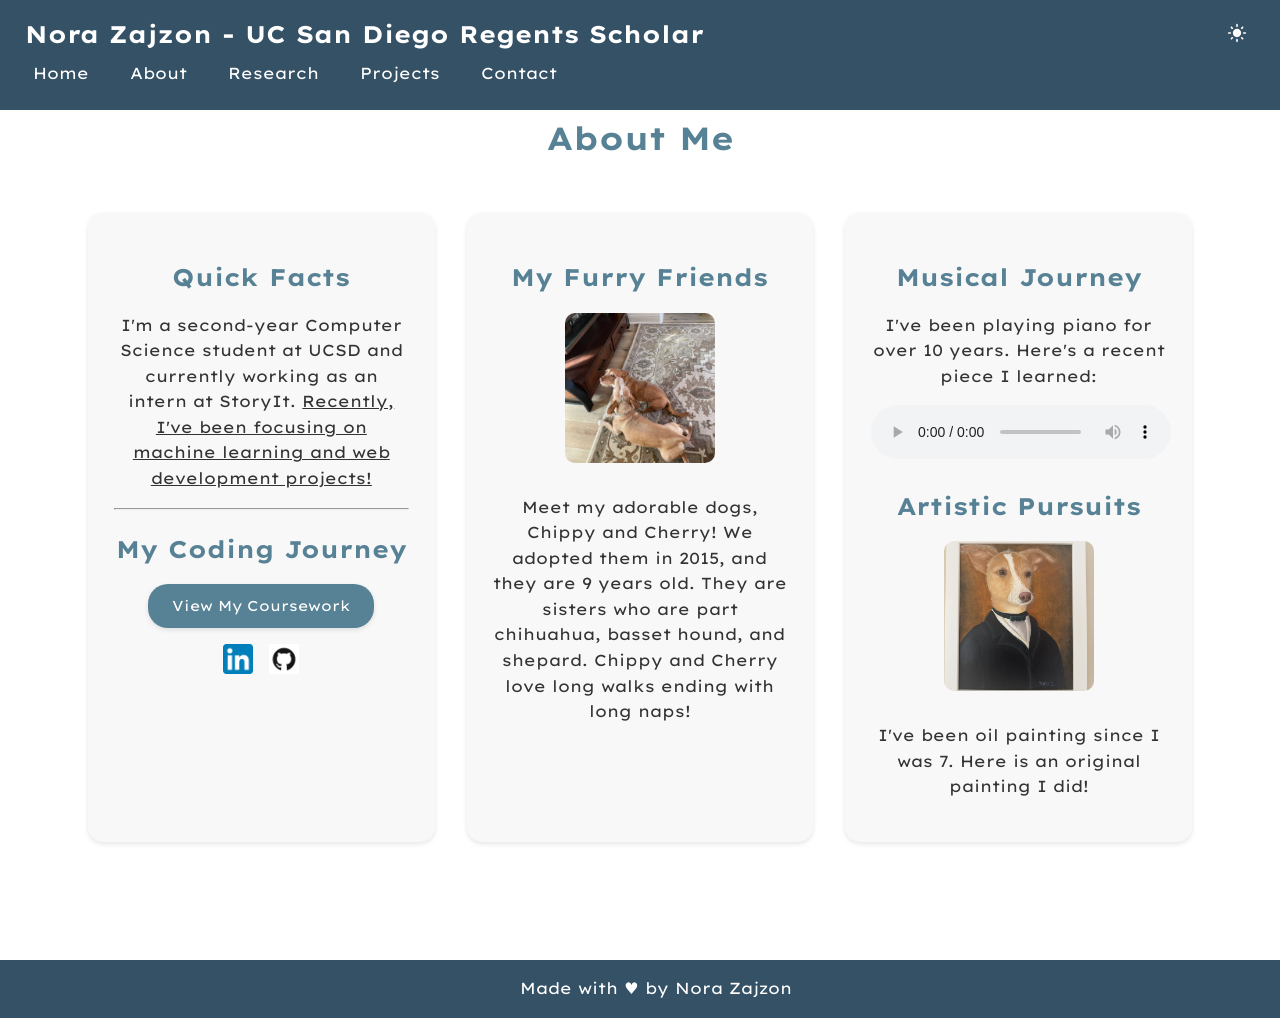
==== commit 545cee67: "Final changes" ====
--- a/about.html
+++ b/about.html
@@ -5,72 +5,6 @@
     <meta name="viewport" content="width=device-width, initial-scale=1.0">
     <title>About Nora Zajzon</title>
     <link rel="stylesheet" href="style.css">
-    <script>
-        // Remove 'no-js' class and add 'js-enabled' class when JavaScript is enabled
-        document.documentElement.classList.remove('no-js');
-        document.documentElement.classList.add('js-enabled');
-
-        // Theme toggle functionality
-        function initTheme() {
-            const themeToggle = document.getElementById('theme-toggle');
-            if (!themeToggle) return;
-
-            const sunIcon = `<svg viewBox="0 0 24 24"><path d="M12 7c-2.76 0-5 2.24-5 5s2.24 5 5 5 5-2.24 5-5-2.24-5-5-5zM2 13h2c.55 0 1-.45 1-1s-.45-1-1-1H2c-.55 0-1 .45-1 1s.45 1 1 1zm18 0h2c.55 0 1-.45 1-1s-.45-1-1-1h-2c-.55 0-1 .45-1 1s.45 1 1 1zM11 2v2c0 .55.45 1 1 1s1-.45 1-1V2c0-.55-.45-1-1-1s-1 .45-1 1zm0 18v2c0 .55.45 1 1 1s1-.45 1-1v-2c0-.55-.45-1-1-1s-1 .45-1 1zM5.99 4.58c-.39-.39-1.03-.39-1.41 0-.39.39-.39 1.03 0 1.41l1.06 1.06c.39.39 1.03.39 1.41 0s.39-1.03 0-1.41L5.99 4.58zm12.37 12.37c-.39-.39-1.03-.39-1.41 0-.39.39-.39 1.03 0 1.41l1.06 1.06c.39.39 1.03.39 1.41 0 .39-.39.39-1.03 0-1.41l-1.06-1.06zm1.06-10.96c.39-.39.39-1.03 0-1.41-.39-.39-1.03-.39-1.41 0l-1.06 1.06c-.39.39-.39 1.03 0 1.41s1.03.39 1.41 0l1.06-1.06zM7.05 18.36c.39-.39.39-1.03 0-1.41-.39-.39-1.03-.39-1.41 0l-1.06 1.06c-.39.39-.39 1.03 0 1.41s1.03.39 1.41 0l1.06-1.06z"/></svg>`;
-            const moonIcon = `<svg viewBox="0 0 24 24"><path d="M9.37,5.51C9.19,6.15,9.1,6.82,9.1,7.5c0,4.08,3.32,7.4,7.4,7.4c0.68,0,1.35-0.09,1.99-0.27C17.45,17.19,14.93,19,12,19 c-3.86,0-7-3.14-7-7C5,9.07,6.81,6.55,9.37,5.51z M12,3c-4.97,0-9,4.03-9,9s4.03,9,9,9s9-4.03,9-9c0-0.46-0.04-0.92-0.1-1.36 c-0.98,1.37-2.58,2.26-4.4,2.26c-2.98,0-5.4-2.42-5.4-5.4c0-1.81,0.89-3.42,2.26-4.4C12.92,3.04,12.46,3,12,3L12,3z"/></svg>`;
-
-            function updateThemeAndIcon(theme) {
-                document.documentElement.setAttribute('data-theme', theme);
-                localStorage.setItem('theme', theme);
-                themeToggle.innerHTML = theme === 'light' ? moonIcon : sunIcon;
-            }
-
-            const savedTheme = localStorage.getItem('theme') || 'light';
-            updateThemeAndIcon(savedTheme);
-
-            themeToggle.addEventListener('click', () => {
-                const currentTheme = document.documentElement.getAttribute('data-theme');
-                const newTheme = currentTheme === 'light' ? 'dark' : 'light';
-                updateThemeAndIcon(newTheme);
-            });
-        }
-
-        // Initialize theme when DOM is loaded
-        if (document.readyState === 'loading') {
-            document.addEventListener('DOMContentLoaded', initTheme);
-        } else {
-            initTheme();
-        }
-
-        // Hamburger menu functionality
-        document.addEventListener('DOMContentLoaded', () => {
-            const hamburgerBtn = document.querySelector('.hamburger-btn');
-            const navLinks = document.querySelector('.nav-links');
-            
-            if (hamburgerBtn && navLinks) {
-                hamburgerBtn.addEventListener('click', (e) => {
-                    e.stopPropagation();
-                    hamburgerBtn.classList.toggle('active');
-                    navLinks.classList.toggle('active');
-                });
-
-                // Close menu when clicking outside
-                document.addEventListener('click', (e) => {
-                    if (!hamburgerBtn.contains(e.target) && !navLinks.contains(e.target)) {
-                        hamburgerBtn.classList.remove('active');
-                        navLinks.classList.remove('active');
-                    }
-                });
-
-                // Close menu when clicking a link
-                navLinks.querySelectorAll('a').forEach(link => {
-                    link.addEventListener('click', () => {
-                        hamburgerBtn.classList.remove('active');
-                        navLinks.classList.remove('active');
-                    });
-                });
-            }
-        });
-    </script>
 </head>
 <body>
     <header class="site-header">
@@ -195,5 +129,6 @@
     <footer>
         <p>Made with &hearts; by Nora Zajzon</p>
     </footer>
+    <script src="./theme.js"></script>
 </body>
 </html> 
--- a/style.css
+++ b/style.css
@@ -1,4 +1,5 @@
 @import url('https://fonts.googleapis.com/css2?family=Funnel+Display:wght@300..800&family=Lexend+Exa:wght@100..900&display=swap');
+@import url('https://fonts.googleapis.com/css2?family=Funnel+Display:wght@300..800&family=Lexend+Exa:wght@100..900&family=Montserrat:ital,wght@0,100..900;1,100..900&display=swap');
 
 :root {
   --primary-color: #355166;
@@ -29,6 +30,20 @@
   --details-background: #2a2a2a;
 }
 
+[data-theme="forest"] {
+  --primary-color: #3a5a40;
+  --secondary-color: #588157;
+  --text-color: #344e41;
+  --background-color: #dad7cd;
+  --nav-hover-color: rgba(190, 190, 190, 0.716);
+  --header-height: 60px;
+  --font-primary: "Montserrat", system-ui, -apple-system, sans-serif;
+  --box-shadow: 0 2px 5px rgba(0, 50, 9, 0.1);
+  --transition-speed: 0.3s;
+  --form-background: #f8f8f8;
+  --border-color: #ddd;
+}
+
 h1:not(.site-title), h2, h3, h4, h5, h6 {
     color: var(--secondary-color) !important;
 }
